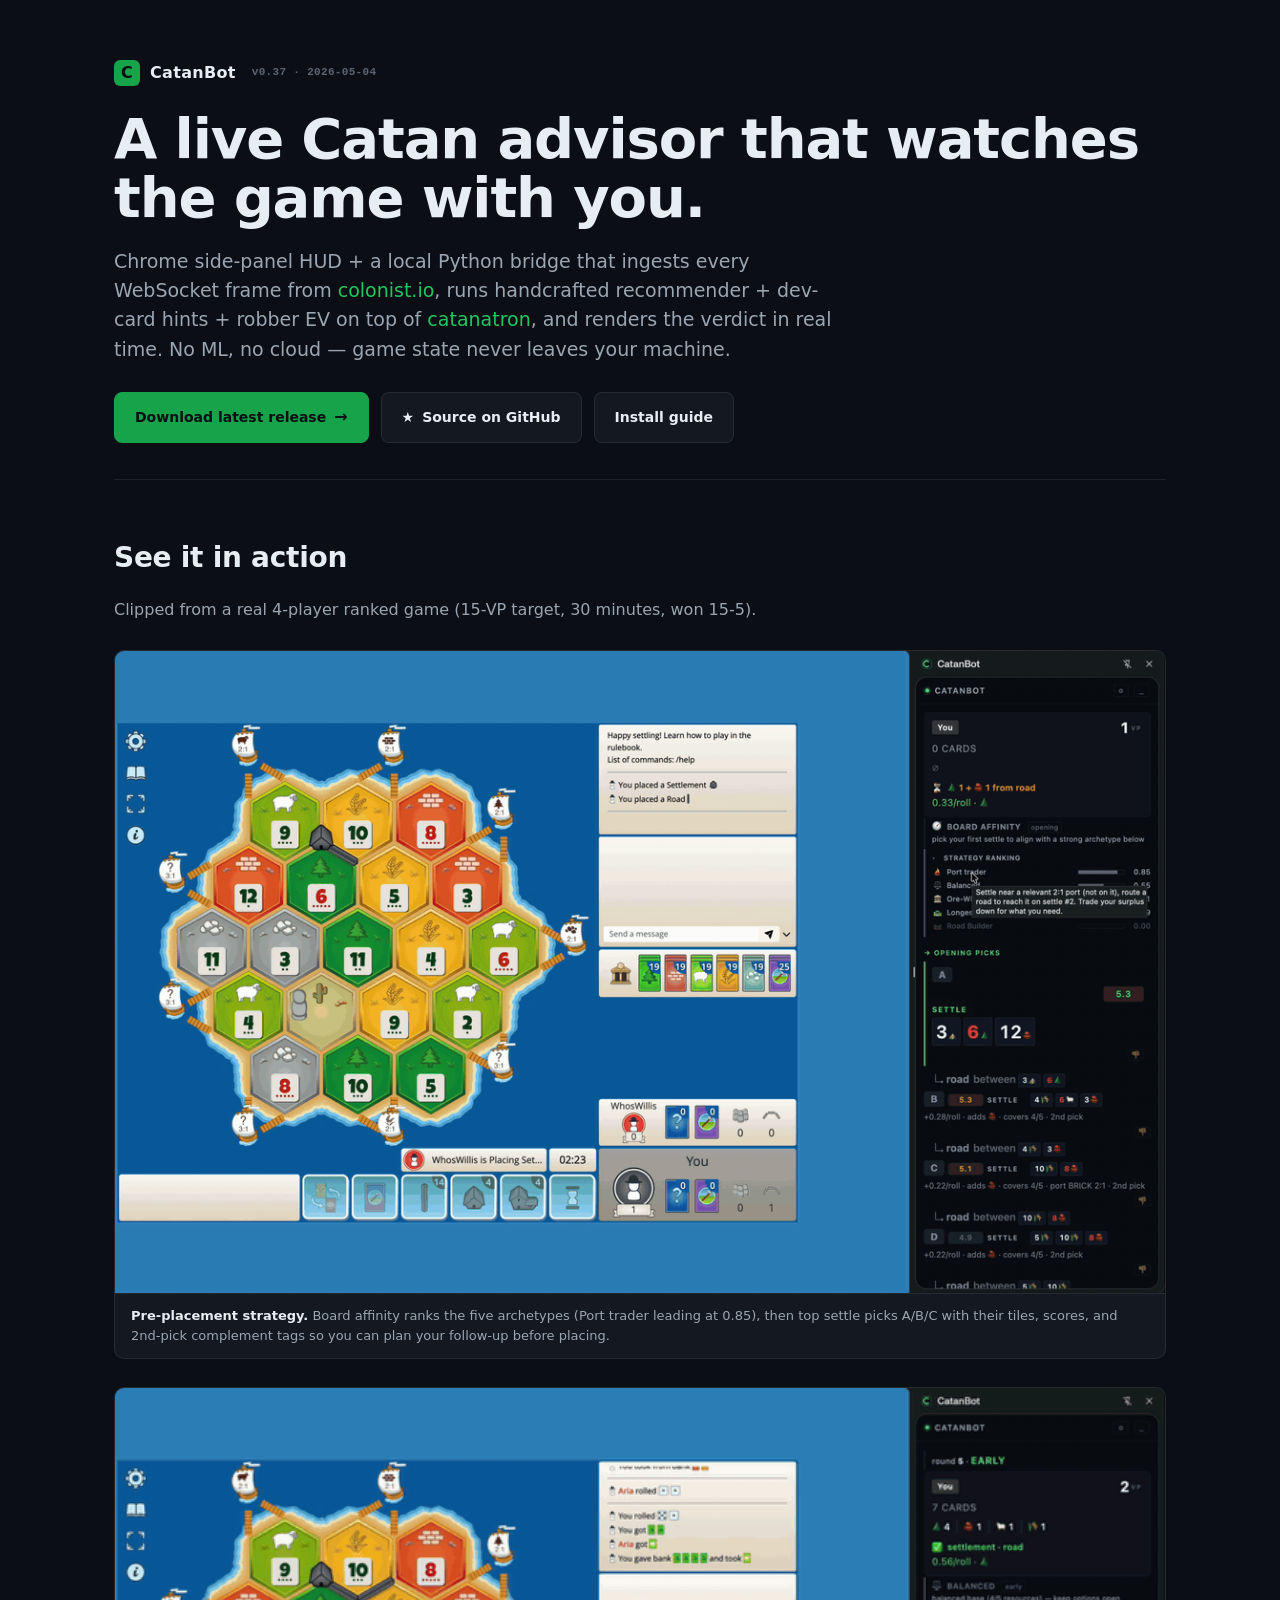
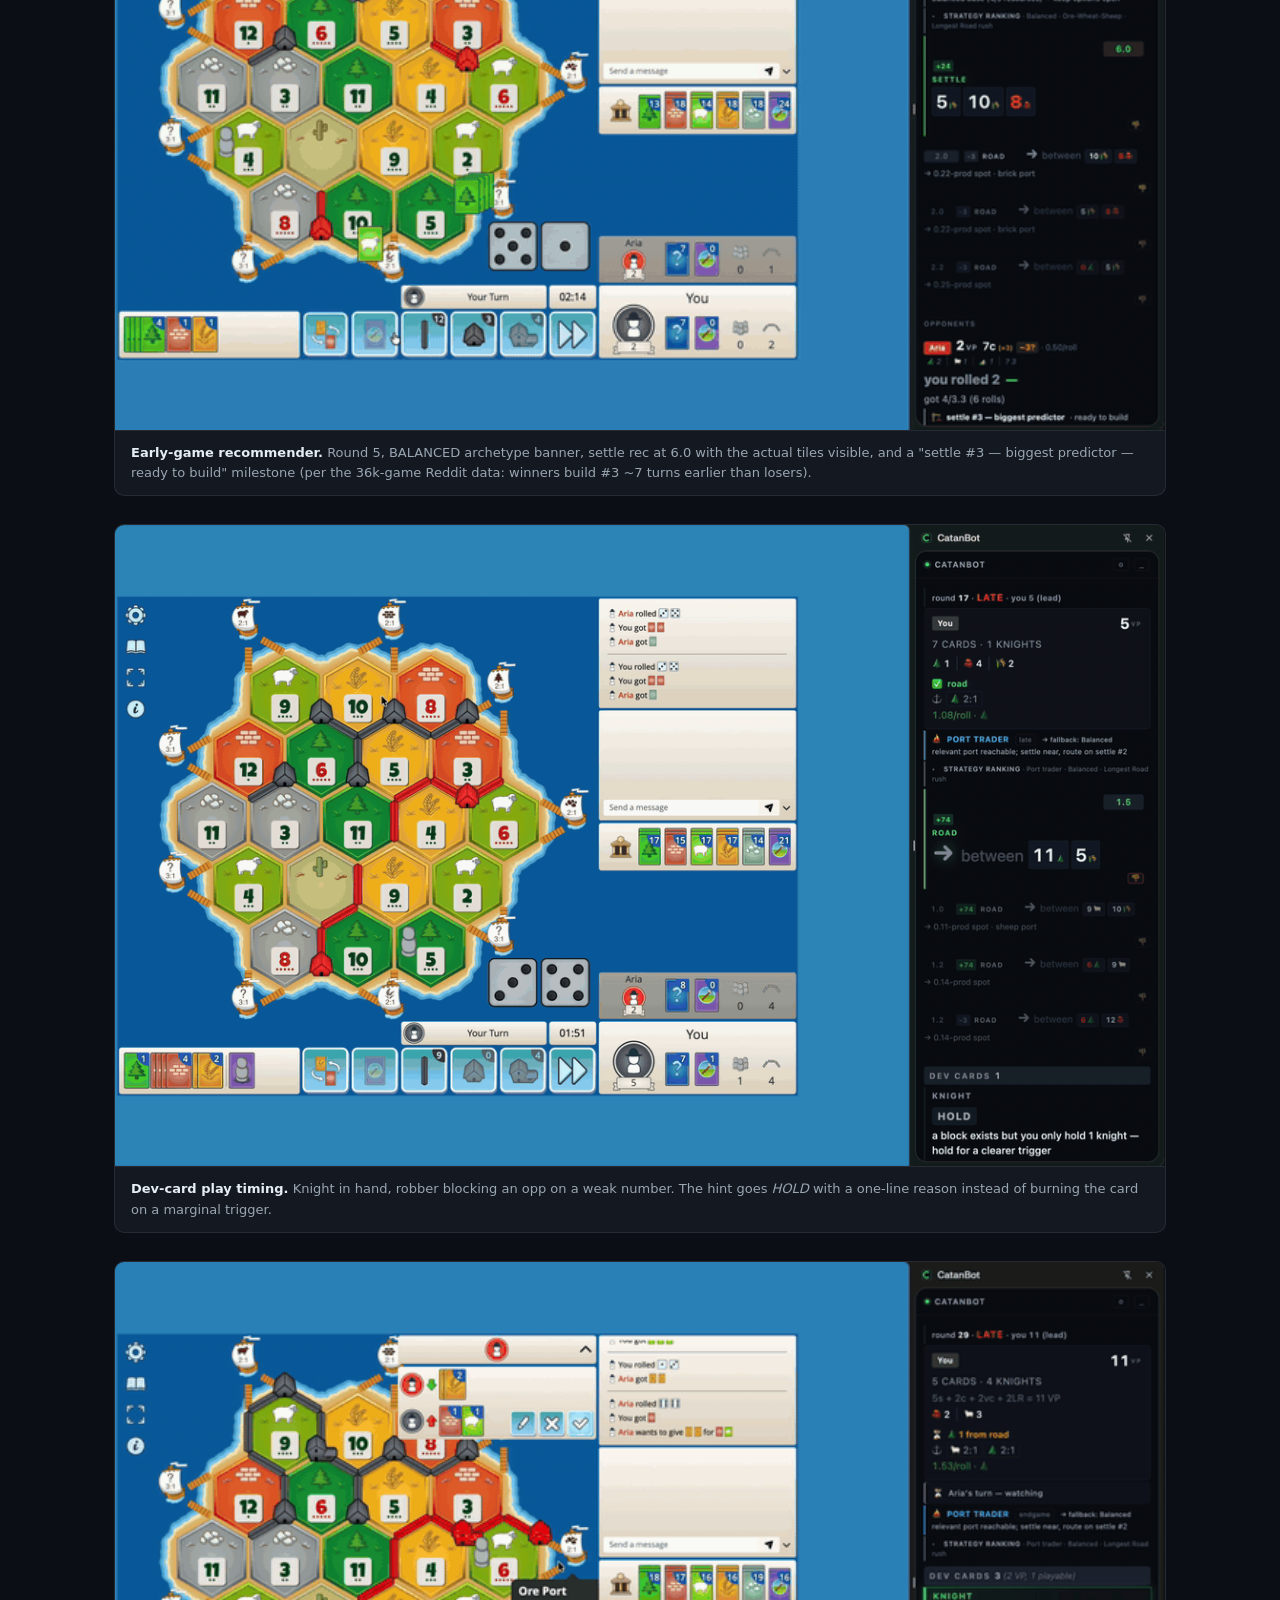
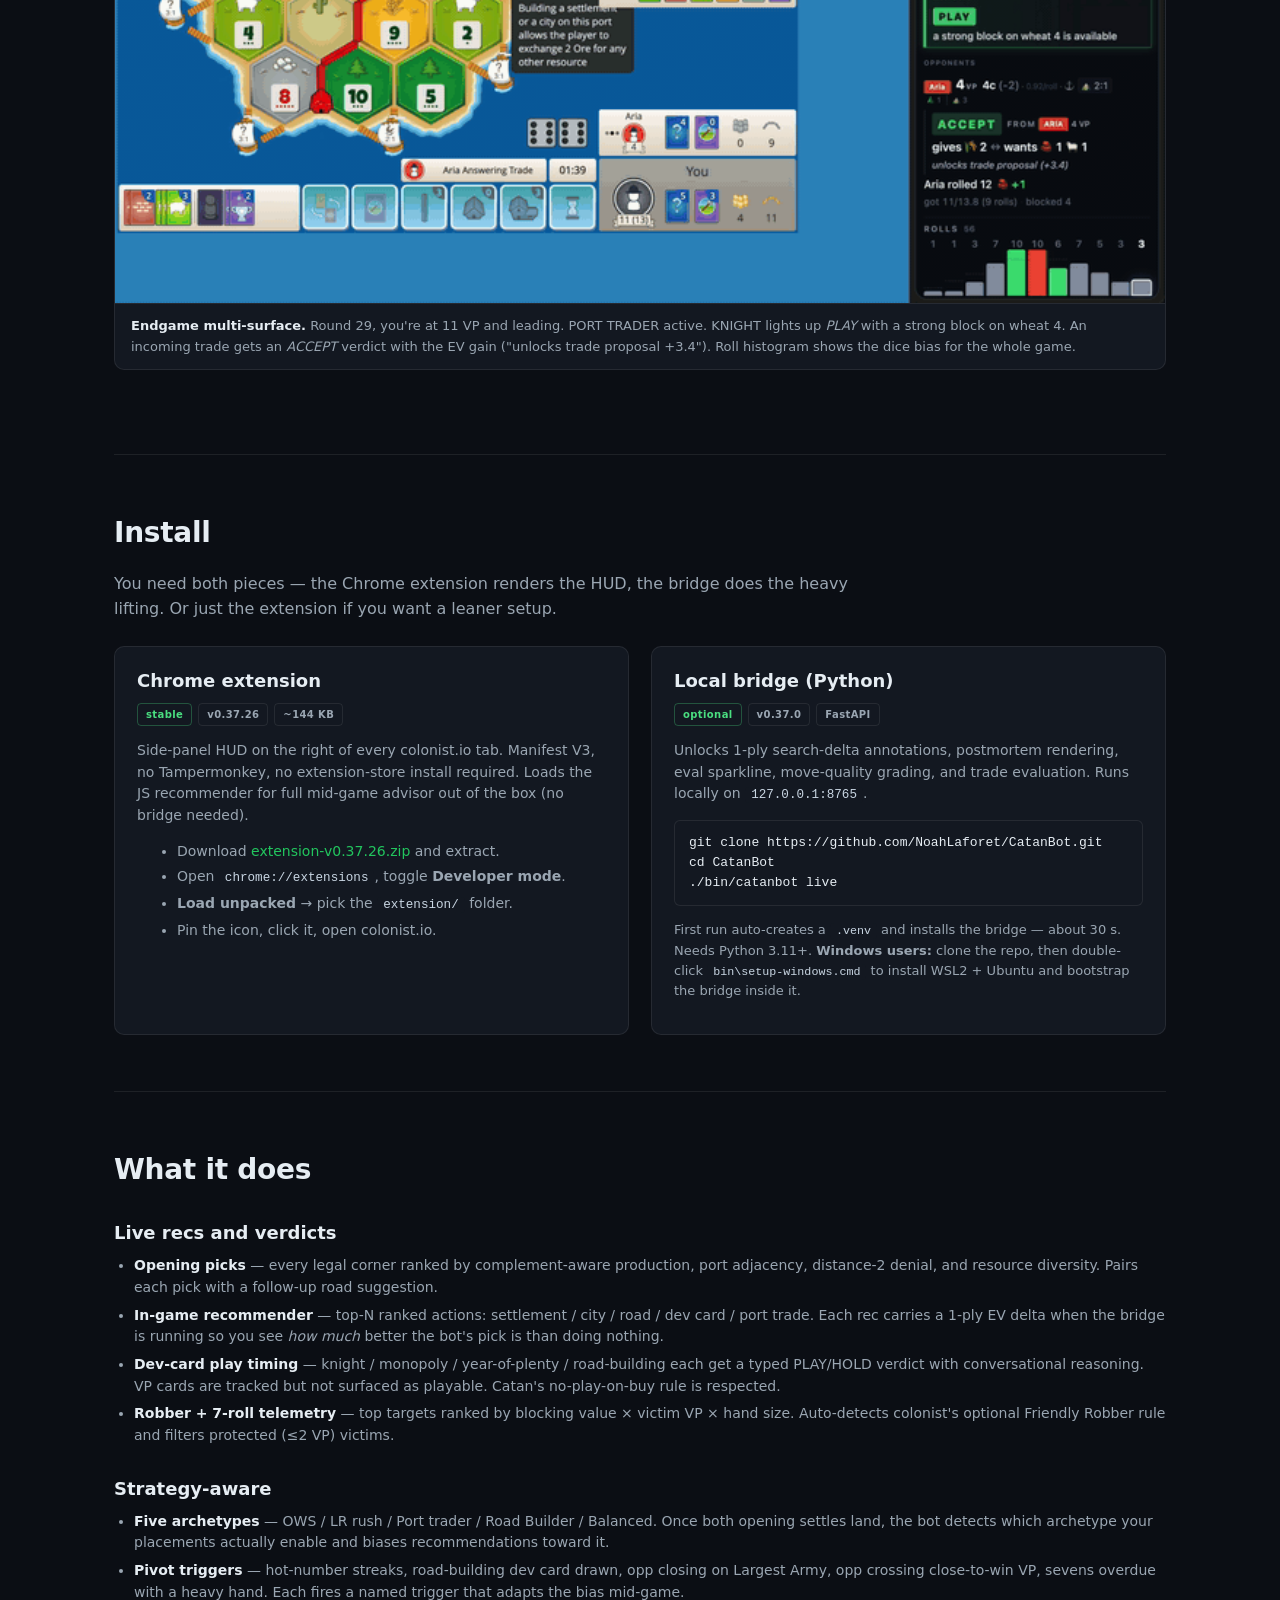
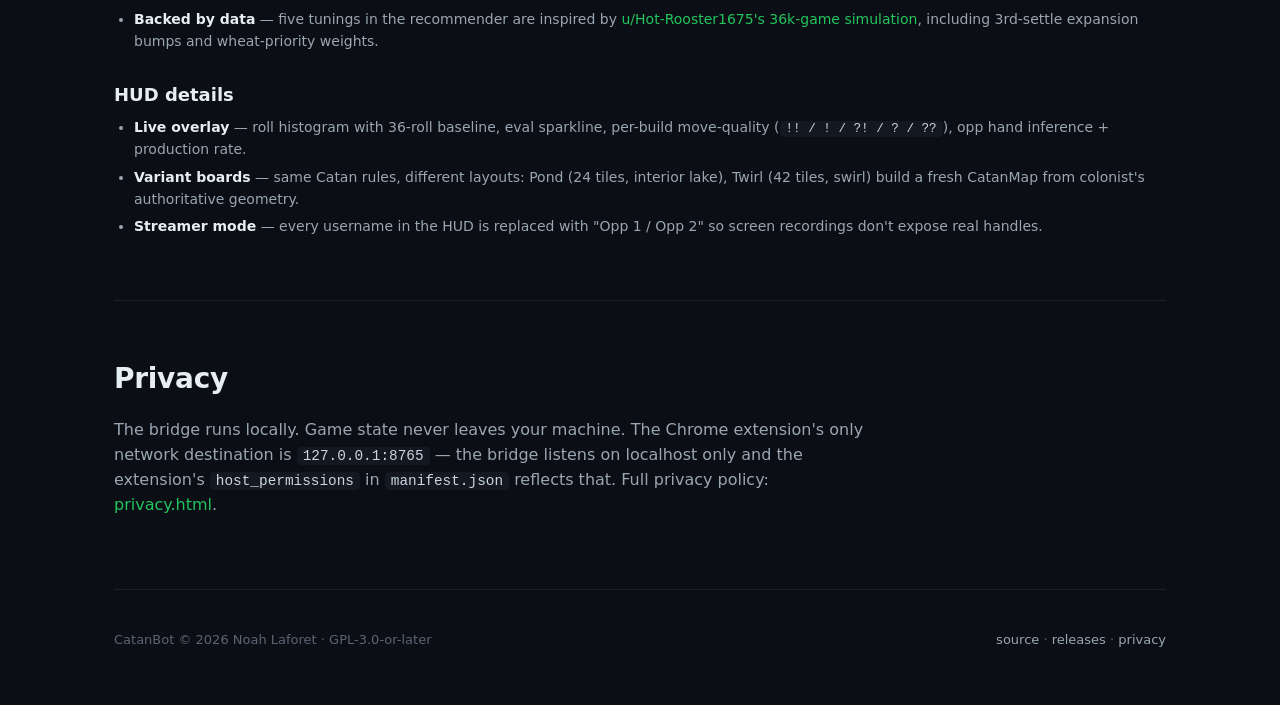
==== docs/index.html @ 48651861 "docs: GitHub Pages landing page Real index.html for noahlaforet.github.io/CatanBot/. Embeds the four" ====
<!doctype html>
<html lang="en">
<head>
<meta charset="utf-8">
<meta name="viewport" content="width=device-width, initial-scale=1">
<title>CatanBot — live Settlers of Catan advisor for colonist.io</title>
<meta name="description" content="Chrome extension + local Python bridge that runs a tournament-grade live advisor on top of colonist.io. Strategy archetypes, dev-card play timing, robber EV, opp inference.">
<meta property="og:title" content="CatanBot — live Catan advisor">
<meta property="og:description" content="Chrome side-panel HUD + local Python bridge. Real-time recs, dev-card hints, robber-target EV, opp inference, postmortem.">
<meta property="og:image" content="https://noahlaforet.github.io/CatanBot/media/04_trade_accept_wide.gif">
<meta property="og:url" content="https://noahlaforet.github.io/CatanBot/">
<meta name="theme-color" content="#0b0e14">
<style>
:root {
  --bg-0: #0b0e14;
  --bg-1: #131821;
  --bg-2: #1c2230;
  --fg: #e6edf3;
  --fg-dim: #9aa6b2;
  --fg-mute: #5b6573;
  --line: rgba(255,255,255,0.08);
  --accent: #16a34a;
  --accent-bright: #22c55e;
  --pos: #4ade80;
  --neg: #f87171;
  --warn: #fbbf24;
  --hex: #4aa7d4;
}
* { box-sizing: border-box; }
html { color-scheme: dark; }
body {
  margin: 0;
  background: var(--bg-0);
  color: var(--fg);
  font-family: -apple-system, BlinkMacSystemFont, "SF Pro Text", "Segoe UI", Roboto, system-ui, sans-serif;
  font-size: 16px;
  line-height: 1.55;
  -webkit-font-smoothing: antialiased;
}
a { color: var(--accent-bright); text-decoration: none; }
a:hover { text-decoration: underline; }
code, pre {
  font-family: ui-monospace, "SF Mono", Menlo, Consolas, monospace;
}
pre {
  background: var(--bg-1);
  border: 1px solid var(--line);
  border-radius: 6px;
  padding: 12px 14px;
  overflow-x: auto;
  font-size: 13px;
  line-height: 1.55;
}
code:not(pre code) {
  background: var(--bg-1);
  padding: 1px 6px;
  border-radius: 4px;
  font-size: 0.9em;
  color: #c9d6e3;
}
.wrap { max-width: 1100px; margin: 0 auto; padding: 0 24px; }
header {
  padding: 60px 0 36px;
  border-bottom: 1px solid var(--line);
}
.brand {
  display: inline-flex; align-items: center; gap: 10px;
  font-weight: 800; font-size: 16px; letter-spacing: 0.02em;
}
.brand .logo {
  width: 26px; height: 26px;
  background: var(--accent);
  color: var(--bg-0);
  border-radius: 6px;
  display: inline-flex; align-items: center; justify-content: center;
  font-weight: 900;
}
h1 {
  font-size: clamp(36px, 5vw, 56px);
  line-height: 1.05;
  margin: 24px 0 16px;
  letter-spacing: -0.02em;
}
.lede {
  font-size: 19px;
  color: var(--fg-dim);
  max-width: 720px;
  margin-bottom: 28px;
}
.cta-row {
  display: flex; gap: 12px; flex-wrap: wrap;
  margin-top: 24px;
}
.btn {
  display: inline-flex; align-items: center; gap: 8px;
  padding: 12px 20px;
  border-radius: 8px;
  font-weight: 700;
  font-size: 14px;
  border: 1px solid var(--line);
  background: var(--bg-1);
  color: var(--fg);
  text-decoration: none;
  transition: filter 80ms ease, transform 80ms ease;
}
.btn:hover { text-decoration: none; filter: brightness(1.18); }
.btn:active { transform: translateY(1px); }
.btn.primary {
  background: var(--accent);
  border-color: var(--accent);
  color: var(--bg-0);
}
.btn .arrow { font-size: 16px; }
.tag {
  font-family: ui-monospace, "SF Mono", Menlo, monospace;
  font-size: 11px;
  color: var(--fg-mute);
  margin-left: 6px;
}
section { padding: 56px 0; border-bottom: 1px solid var(--line); }
section h2 {
  font-size: 28px;
  margin: 0 0 18px;
  letter-spacing: -0.01em;
}
section h3 {
  font-size: 18px;
  margin: 28px 0 8px;
  color: var(--fg);
}
section p { color: var(--fg-dim); max-width: 760px; }
.clip {
  margin: 28px 0;
  border: 1px solid var(--line);
  border-radius: 10px;
  overflow: hidden;
  background: var(--bg-1);
}
.clip img { display: block; width: 100%; }
.clip-caption {
  padding: 12px 16px;
  font-size: 13px;
  color: var(--fg-dim);
  border-top: 1px solid var(--line);
}
.clip-caption strong { color: var(--fg); font-weight: 700; }

.grid-2 {
  display: grid;
  grid-template-columns: 1fr 1fr;
  gap: 22px;
  margin-top: 24px;
}
@media (max-width: 720px) {
  .grid-2 { grid-template-columns: 1fr; }
}
.card {
  background: var(--bg-1);
  border: 1px solid var(--line);
  border-radius: 10px;
  padding: 20px 22px;
}
.card h3 { margin-top: 0; font-size: 18px; }
.card p { color: var(--fg-dim); font-size: 14px; }
.card .meta {
  display: flex; gap: 6px; flex-wrap: wrap;
  margin: 8px 0 12px;
}
.pill {
  display: inline-block;
  font-size: 10px;
  font-weight: 800;
  letter-spacing: 0.04em;
  padding: 3px 8px;
  border-radius: 4px;
  border: 1px solid var(--line);
  color: var(--fg-dim);
}
.pill.green { color: var(--pos); border-color: rgba(74, 222, 128, 0.3); }
.pill.warn { color: var(--warn); border-color: rgba(251, 191, 36, 0.3); }

ul.feature-list {
  margin: 0;
  padding-left: 20px;
  color: var(--fg-dim);
  font-size: 14px;
}
ul.feature-list li { margin-bottom: 6px; }
ul.feature-list strong { color: var(--fg); font-weight: 700; }

.compact-list { font-size: 14px; color: var(--fg-dim); }
.compact-list li { margin-bottom: 4px; }

footer {
  padding: 40px 0 56px;
  font-size: 13px;
  color: var(--fg-mute);
}
footer a { color: var(--fg-dim); }
.footer-row { display: flex; justify-content: space-between; flex-wrap: wrap; gap: 12px; }

.center { text-align: center; }
.diag-strip {
  font-family: ui-monospace, "SF Mono", Menlo, monospace;
  font-size: 12px;
  color: var(--fg-mute);
  background: var(--bg-1);
  padding: 8px 12px;
  border-radius: 5px;
  border: 1px solid var(--line);
  display: inline-block;
}
</style>
</head>
<body>
<div class="wrap">
<header>
  <div class="brand">
    <span class="logo">C</span>
    <span>CatanBot</span>
    <span class="tag">v0.37 · 2026-05-04</span>
  </div>
  <h1>A live Catan advisor that watches the game with you.</h1>
  <p class="lede">
    Chrome side-panel HUD + a local Python bridge that ingests
    every WebSocket frame from <a href="https://colonist.io">colonist.io</a>,
    runs handcrafted recommender + dev-card hints + robber EV on
    top of <a href="https://github.com/bcollazo/catanatron">catanatron</a>,
    and renders the verdict in real time. No ML, no cloud — game
    state never leaves your machine.
  </p>
  <div class="cta-row">
    <a class="btn primary" href="https://github.com/NoahLaforet/CatanBot/releases/latest">
      <span>Download latest release</span> <span class="arrow">→</span>
    </a>
    <a class="btn" href="https://github.com/NoahLaforet/CatanBot">
      <span>★</span> <span>Source on GitHub</span>
    </a>
    <a class="btn" href="#install">Install guide</a>
  </div>
</header>

<section>
  <h2>See it in action</h2>
  <p>Clipped from a real 4-player ranked game (15-VP target, 30 minutes, won 15-5).</p>

  <div class="clip">
    <img src="media/01_opening_picks_wide.gif" alt="Pre-placement strategy ranking + top opening picks ranked A B C D">
    <div class="clip-caption">
      <strong>Pre-placement strategy.</strong> Board affinity ranks
      the five archetypes (Port trader leading at 0.85), then top
      settle picks A/B/C with their tiles, scores, and 2nd-pick
      complement tags so you can plan your follow-up before placing.
    </div>
  </div>

  <div class="clip">
    <img src="media/02_early_recs_wide.gif" alt="Round-5 recommender — settle hero score 6.0 with milestone banner">
    <div class="clip-caption">
      <strong>Early-game recommender.</strong> Round 5, BALANCED
      archetype banner, settle rec at 6.0 with the actual tiles
      visible, and a "settle #3 — biggest predictor — ready to
      build" milestone (per the 36k-game Reddit data: winners
      build #3 ~7 turns earlier than losers).
    </div>
  </div>

  <div class="clip">
    <img src="media/03_knight_hold_wide.gif" alt="Dev-card knight HOLD verdict with rationale">
    <div class="clip-caption">
      <strong>Dev-card play timing.</strong> Knight in hand,
      robber blocking an opp on a weak number. The hint goes
      <em>HOLD</em> with a one-line reason instead of burning the
      card on a marginal trigger.
    </div>
  </div>

  <div class="clip">
    <img src="media/04_trade_accept_wide.gif" alt="Endgame: PORT TRADER, KNIGHT PLAY, trade ACCEPT, roll histogram">
    <div class="clip-caption">
      <strong>Endgame multi-surface.</strong> Round 29, you're at
      11 VP and leading. PORT TRADER active. KNIGHT lights up
      <em>PLAY</em> with a strong block on wheat 4. An incoming
      trade gets an <em>ACCEPT</em> verdict with the EV gain
      ("unlocks trade proposal +3.4"). Roll histogram shows the
      dice bias for the whole game.
    </div>
  </div>
</section>

<section id="install">
  <h2>Install</h2>
  <p>You need both pieces — the Chrome extension renders the HUD,
  the bridge does the heavy lifting. Or just the extension if you
  want a leaner setup.</p>

  <div class="grid-2">

    <div class="card">
      <h3>Chrome extension</h3>
      <div class="meta">
        <span class="pill green">stable</span>
        <span class="pill">v0.37.26</span>
        <span class="pill">~144 KB</span>
      </div>
      <p>Side-panel HUD on the right of every colonist.io tab.
      Manifest V3, no Tampermonkey, no extension-store install
      required. Loads the JS recommender for full mid-game advisor
      out of the box (no bridge needed).</p>
      <ul class="compact-list">
        <li>Download <a href="https://github.com/NoahLaforet/CatanBot/releases/tag/extension-v0.37.26">extension-v0.37.26.zip</a> and extract.</li>
        <li>Open <code>chrome://extensions</code>, toggle <b>Developer mode</b>.</li>
        <li><b>Load unpacked</b> → pick the <code>extension/</code> folder.</li>
        <li>Pin the icon, click it, open colonist.io.</li>
      </ul>
    </div>

    <div class="card">
      <h3>Local bridge (Python)</h3>
      <div class="meta">
        <span class="pill green">optional</span>
        <span class="pill">v0.37.0</span>
        <span class="pill">FastAPI</span>
      </div>
      <p>Unlocks 1-ply search-delta annotations, postmortem
      rendering, eval sparkline, move-quality grading, and trade
      evaluation. Runs locally on <code>127.0.0.1:8765</code>.</p>
      <pre>git clone https://github.com/NoahLaforet/CatanBot.git
cd CatanBot
./bin/catanbot live</pre>
      <p style="font-size:13px; margin-top:14px;">
        First run auto-creates a <code>.venv</code> and installs the
        bridge — about 30 s. Needs Python 3.11+. <b>Windows users:</b>
        clone the repo, then double-click <code>bin\setup-windows.cmd</code>
        to install WSL2 + Ubuntu and bootstrap the bridge inside it.
      </p>
    </div>

  </div>
</section>

<section>
  <h2>What it does</h2>

  <h3>Live recs and verdicts</h3>
  <ul class="feature-list">
    <li><strong>Opening picks</strong> — every legal corner ranked by complement-aware production, port adjacency, distance-2 denial, and resource diversity. Pairs each pick with a follow-up road suggestion.</li>
    <li><strong>In-game recommender</strong> — top-N ranked actions: settlement / city / road / dev card / port trade. Each rec carries a 1-ply EV delta when the bridge is running so you see <em>how much</em> better the bot's pick is than doing nothing.</li>
    <li><strong>Dev-card play timing</strong> — knight / monopoly / year-of-plenty / road-building each get a typed PLAY/HOLD verdict with conversational reasoning. VP cards are tracked but not surfaced as playable. Catan's no-play-on-buy rule is respected.</li>
    <li><strong>Robber + 7-roll telemetry</strong> — top targets ranked by blocking value × victim VP × hand size. Auto-detects colonist's optional Friendly Robber rule and filters protected (≤2 VP) victims.</li>
  </ul>

  <h3>Strategy-aware</h3>
  <ul class="feature-list">
    <li><strong>Five archetypes</strong> — OWS / LR rush / Port trader / Road Builder / Balanced. Once both opening settles land, the bot detects which archetype your placements actually enable and biases recommendations toward it.</li>
    <li><strong>Pivot triggers</strong> — hot-number streaks, road-building dev card drawn, opp closing on Largest Army, opp crossing close-to-win VP, sevens overdue with a heavy hand. Each fires a named trigger that adapts the bias mid-game.</li>
    <li><strong>Backed by data</strong> — five tunings in the recommender are inspired by <a href="https://www.reddit.com/r/boardgames/comments/1ssk2y0/i_simulated_36000_games_of_catan_some/">u/Hot-Rooster1675's 36k-game simulation</a>, including 3rd-settle expansion bumps and wheat-priority weights.</li>
  </ul>

  <h3>HUD details</h3>
  <ul class="feature-list">
    <li><strong>Live overlay</strong> — roll histogram with 36-roll baseline, eval sparkline, per-build move-quality (<code>!! / ! / ?! / ? / ??</code>), opp hand inference + production rate.</li>
    <li><strong>Variant boards</strong> — same Catan rules, different layouts: Pond (24 tiles, interior lake), Twirl (42 tiles, swirl) build a fresh CatanMap from colonist's authoritative geometry.</li>
    <li><strong>Streamer mode</strong> — every username in the HUD is replaced with "Opp 1 / Opp 2" so screen recordings don't expose real handles.</li>
  </ul>
</section>

<section>
  <h2>Privacy</h2>
  <p>The bridge runs locally. Game state never leaves your
  machine. The Chrome extension's only network destination is
  <code>127.0.0.1:8765</code> — the bridge listens on localhost
  only and the extension's <code>host_permissions</code> in
  <code>manifest.json</code> reflects that. Full privacy
  policy: <a href="privacy.html">privacy.html</a>.</p>
</section>

<footer>
  <div class="footer-row">
    <span>CatanBot © 2026 Noah Laforet · GPL-3.0-or-later</span>
    <span>
      <a href="https://github.com/NoahLaforet/CatanBot">source</a> ·
      <a href="https://github.com/NoahLaforet/CatanBot/releases">releases</a> ·
      <a href="privacy.html">privacy</a>
    </span>
  </div>
</footer>
</div>
</body>
</html>
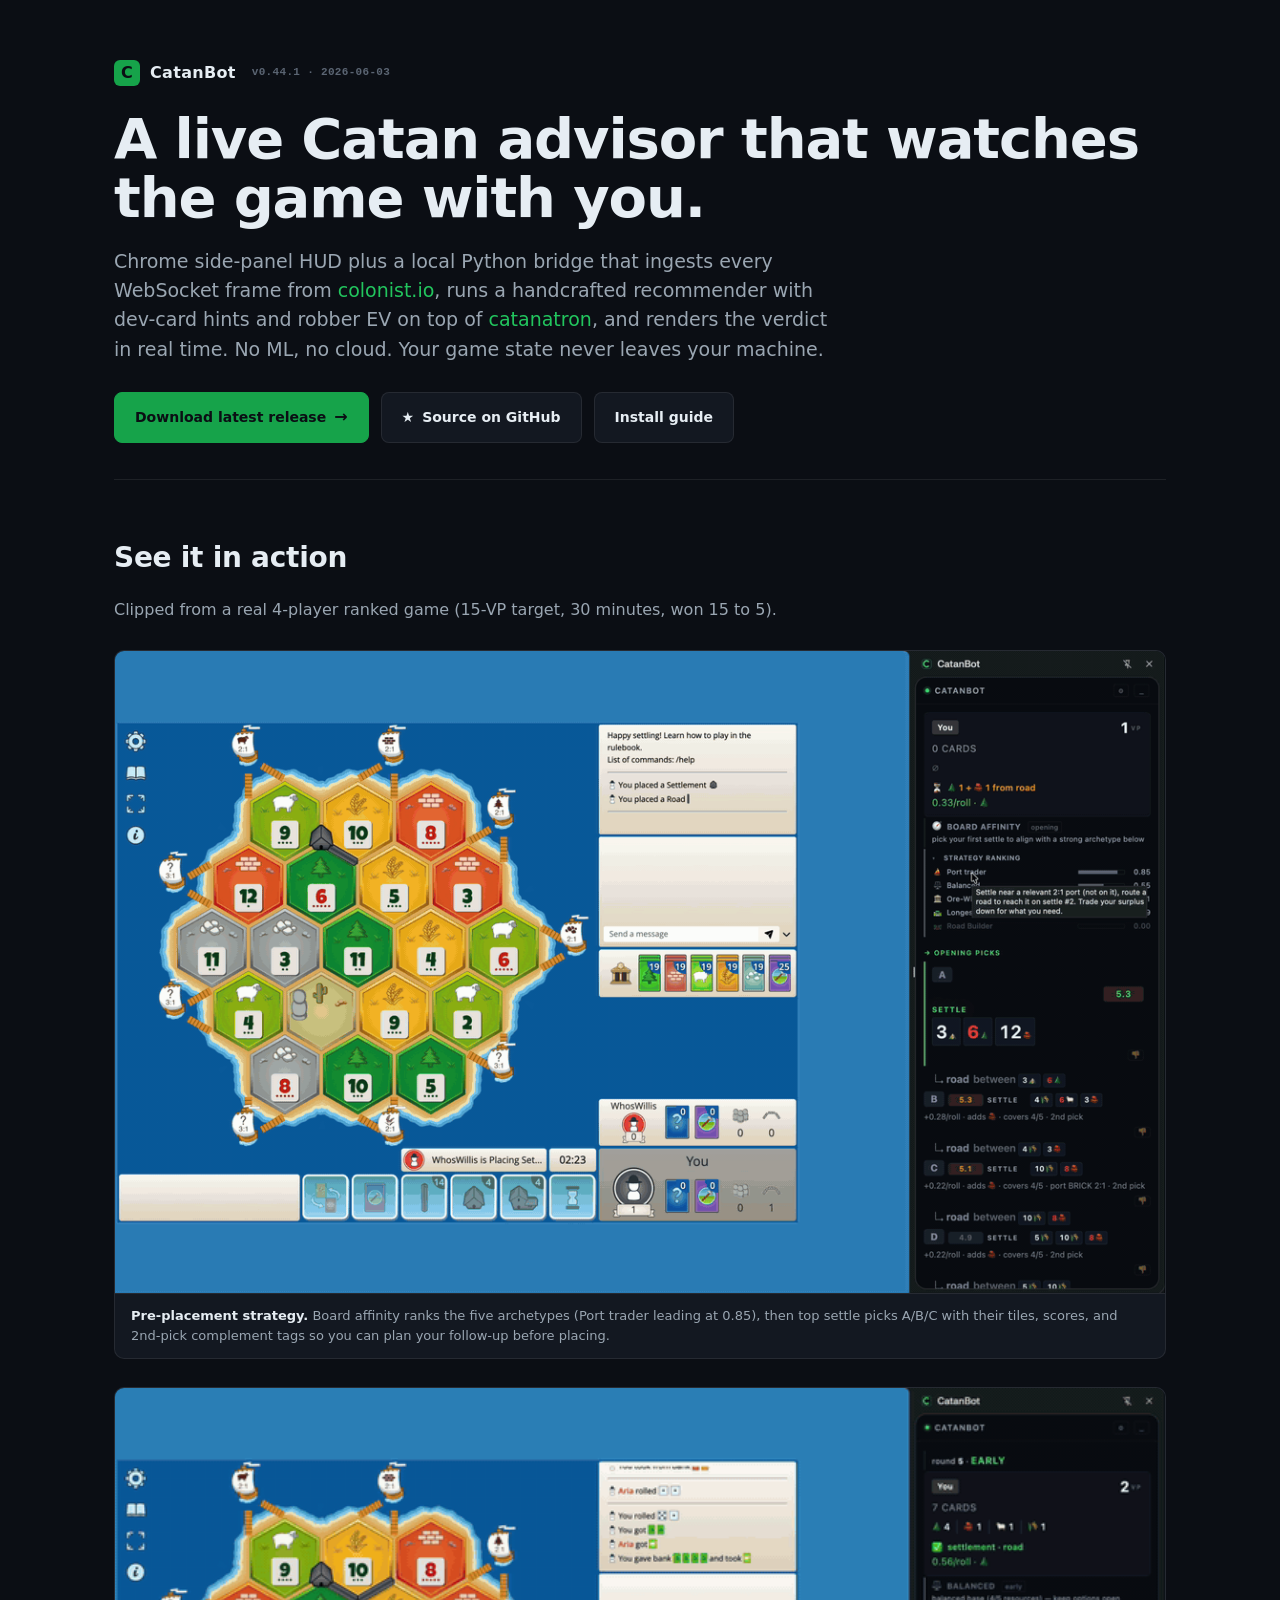
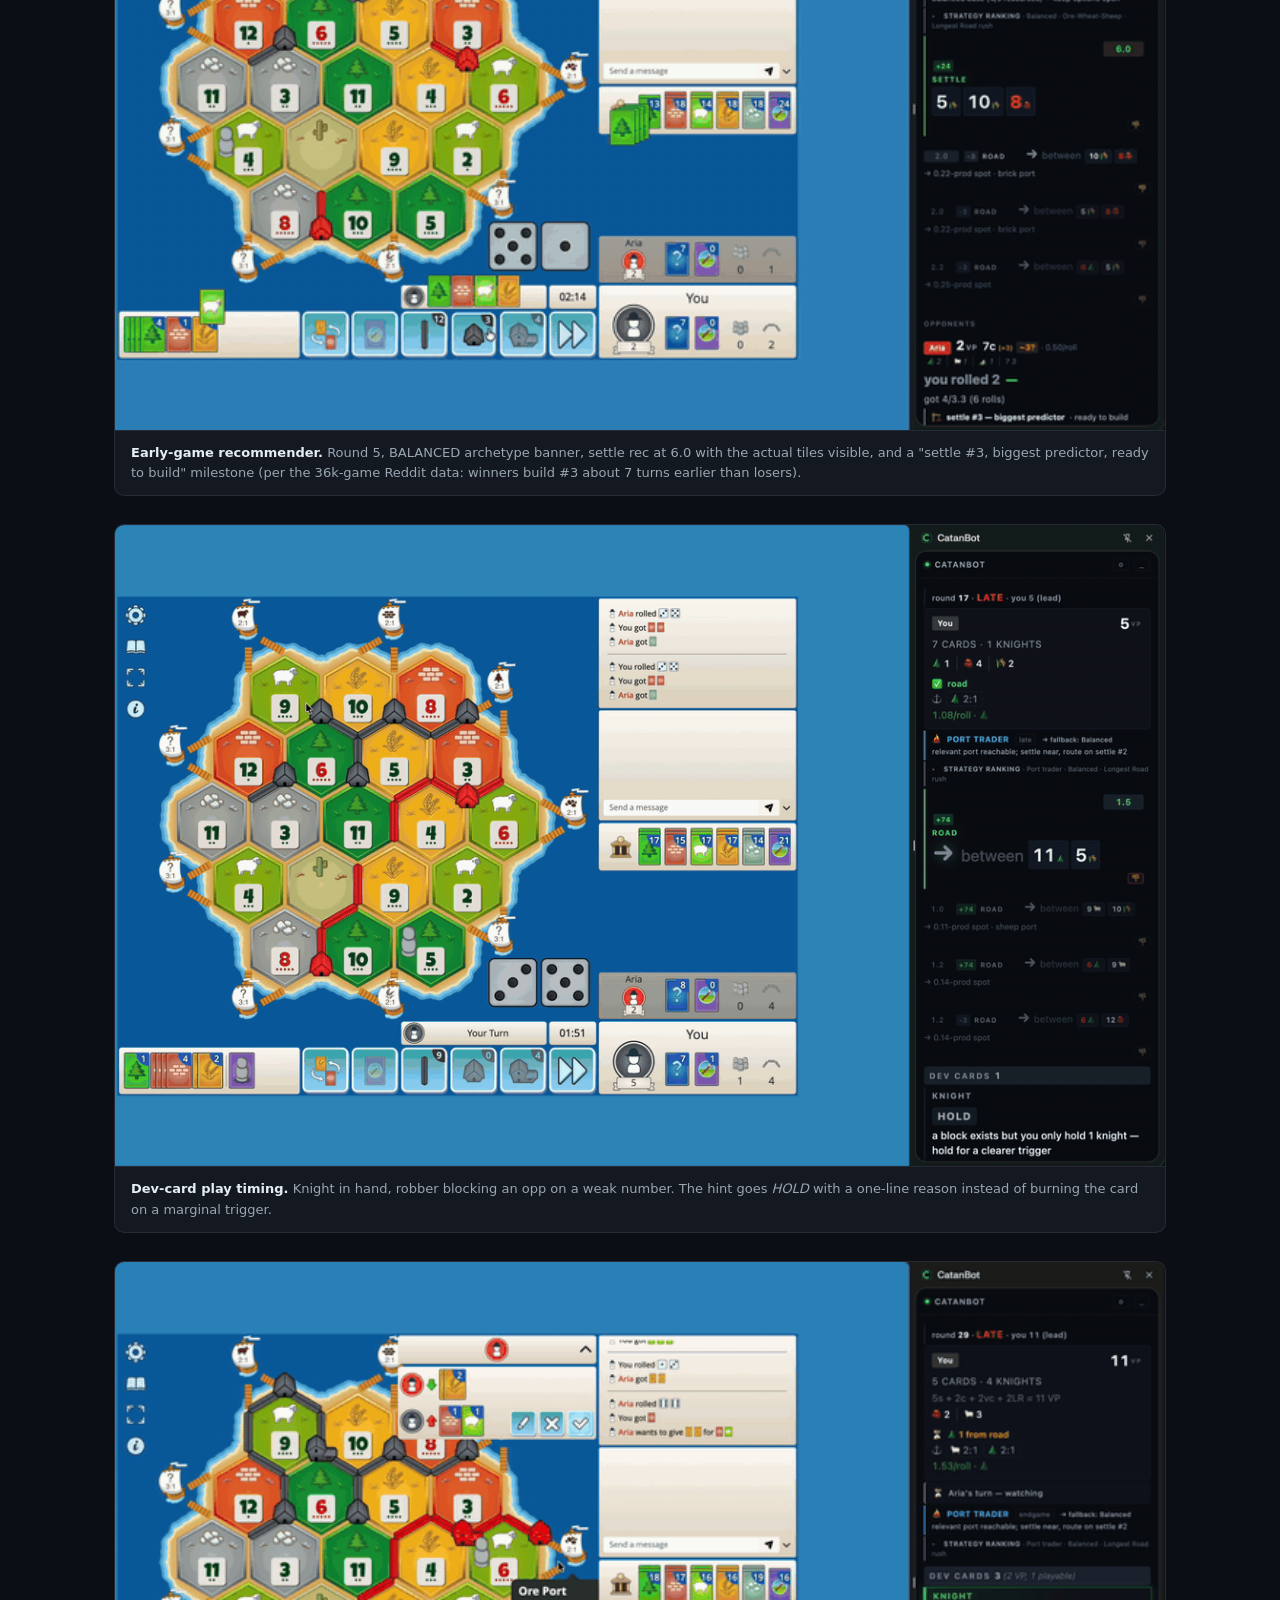
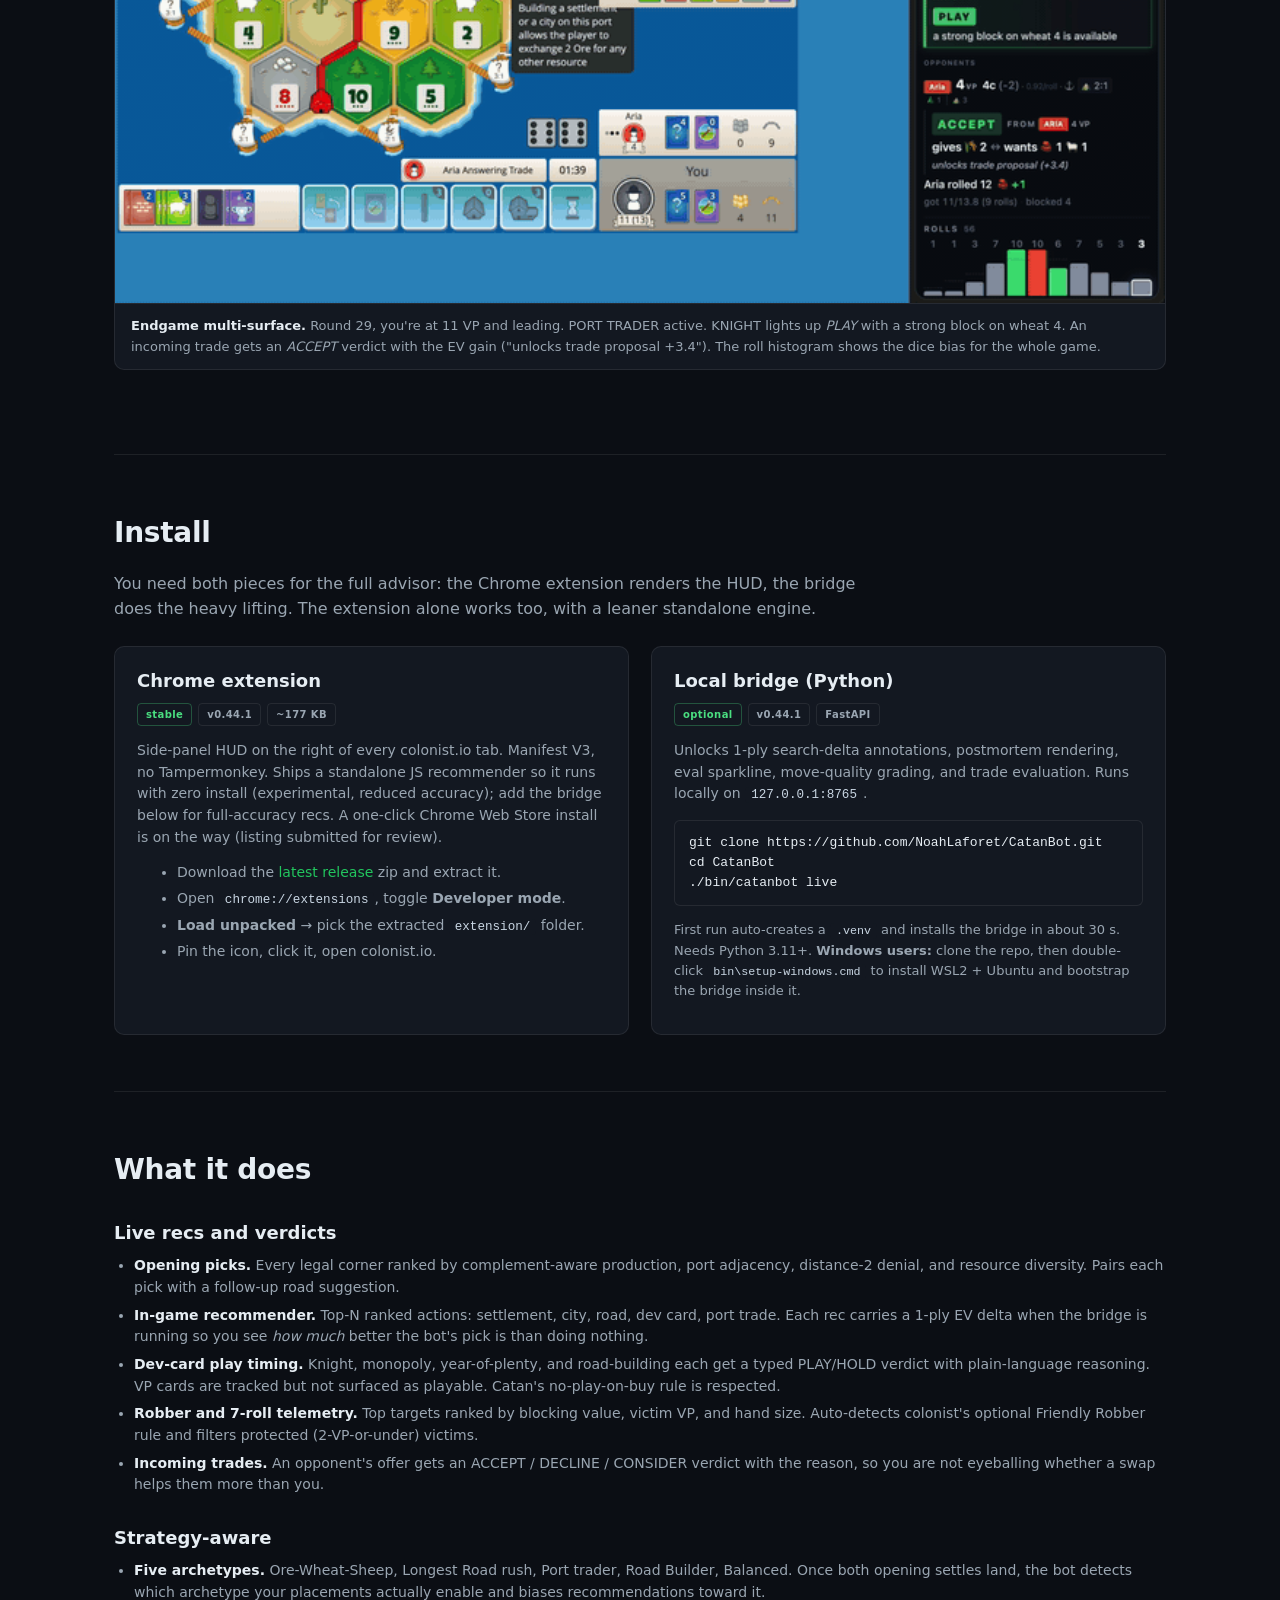
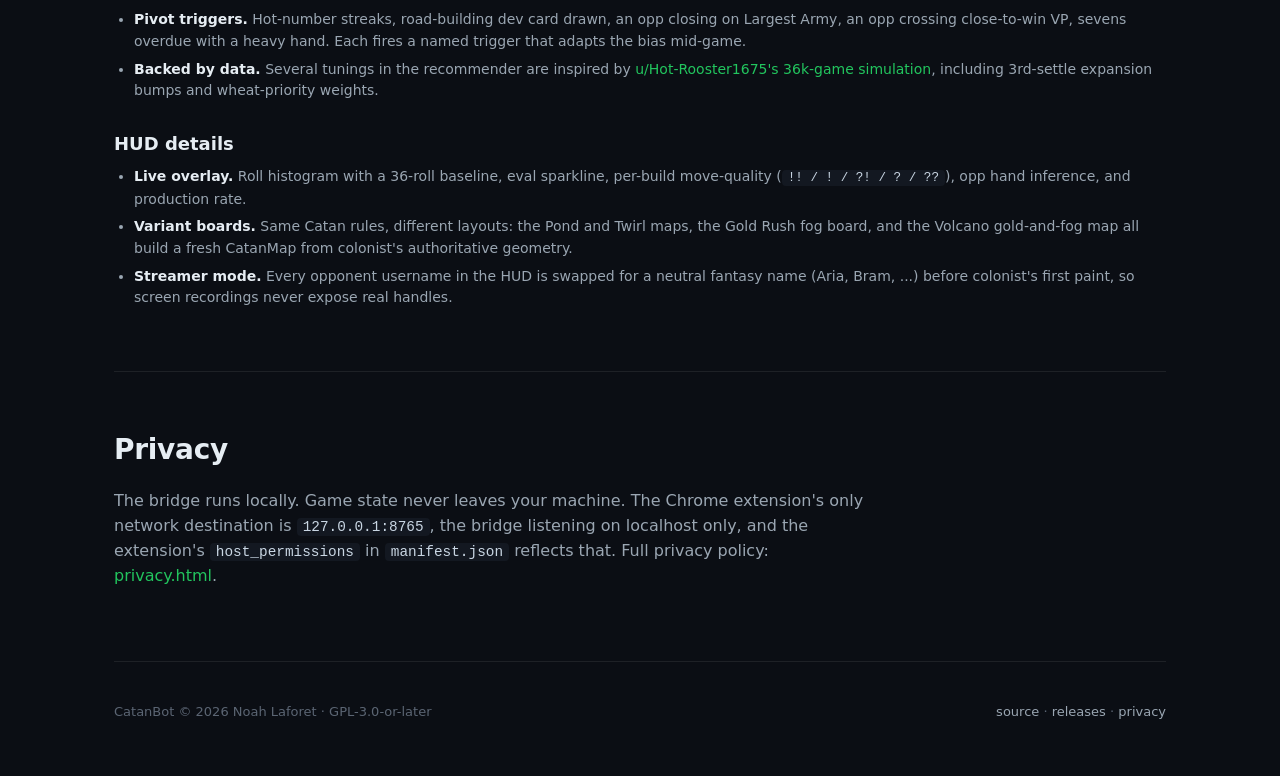
==== commit 03bc16f1: "docs: bring the GitHub Pages landing page up to date (v0.44.1) The landing page still advertised v0." ====
--- a/docs/index.html
+++ b/docs/index.html
@@ -3,9 +3,9 @@
 <head>
 <meta charset="utf-8">
 <meta name="viewport" content="width=device-width, initial-scale=1">
-<title>CatanBot — live Settlers of Catan advisor for colonist.io</title>
+<title>CatanBot · live Settlers of Catan advisor for colonist.io</title>
 <meta name="description" content="Chrome extension + local Python bridge that runs a tournament-grade live advisor on top of colonist.io. Strategy archetypes, dev-card play timing, robber EV, opp inference.">
-<meta property="og:title" content="CatanBot — live Catan advisor">
+<meta property="og:title" content="CatanBot · live Catan advisor">
 <meta property="og:description" content="Chrome side-panel HUD + local Python bridge. Real-time recs, dev-card hints, robber-target EV, opp inference, postmortem.">
 <meta property="og:image" content="https://noahlaforet.github.io/CatanBot/media/04_trade_accept_wide.gif">
 <meta property="og:url" content="https://noahlaforet.github.io/CatanBot/">
@@ -218,15 +218,15 @@
   <div class="brand">
     <span class="logo">C</span>
     <span>CatanBot</span>
-    <span class="tag">v0.37 · 2026-05-04</span>
+    <span class="tag">v0.44.1 · 2026-06-03</span>
   </div>
   <h1>A live Catan advisor that watches the game with you.</h1>
   <p class="lede">
-    Chrome side-panel HUD + a local Python bridge that ingests
+    Chrome side-panel HUD plus a local Python bridge that ingests
     every WebSocket frame from <a href="https://colonist.io">colonist.io</a>,
-    runs handcrafted recommender + dev-card hints + robber EV on
+    runs a handcrafted recommender with dev-card hints and robber EV on
     top of <a href="https://github.com/bcollazo/catanatron">catanatron</a>,
-    and renders the verdict in real time. No ML, no cloud — game
+    and renders the verdict in real time. No ML, no cloud. Your game
     state never leaves your machine.
   </p>
   <div class="cta-row">
@@ -242,10 +242,10 @@
 
 <section>
   <h2>See it in action</h2>
-  <p>Clipped from a real 4-player ranked game (15-VP target, 30 minutes, won 15-5).</p>
+  <p>Clipped from a real 4-player ranked game (15-VP target, 30 minutes, won 15 to 5).</p>
 
   <div class="clip">
-    <img src="media/01_opening_picks_wide.gif" alt="Pre-placement strategy ranking + top opening picks ranked A B C D">
+    <img src="media/01_opening_picks_wide.gif" alt="Pre-placement strategy ranking and top opening picks ranked A B C D">
     <div class="clip-caption">
       <strong>Pre-placement strategy.</strong> Board affinity ranks
       the five archetypes (Port trader leading at 0.85), then top
@@ -255,13 +255,13 @@
   </div>
 
   <div class="clip">
-    <img src="media/02_early_recs_wide.gif" alt="Round-5 recommender — settle hero score 6.0 with milestone banner">
+    <img src="media/02_early_recs_wide.gif" alt="Round-5 recommender, settle hero score 6.0 with milestone banner">
     <div class="clip-caption">
       <strong>Early-game recommender.</strong> Round 5, BALANCED
       archetype banner, settle rec at 6.0 with the actual tiles
-      visible, and a "settle #3 — biggest predictor — ready to
+      visible, and a "settle #3, biggest predictor, ready to
       build" milestone (per the 36k-game Reddit data: winners
-      build #3 ~7 turns earlier than losers).
+      build #3 about 7 turns earlier than losers).
     </div>
   </div>
 
@@ -282,7 +282,7 @@
       11 VP and leading. PORT TRADER active. KNIGHT lights up
       <em>PLAY</em> with a strong block on wheat 4. An incoming
       trade gets an <em>ACCEPT</em> verdict with the EV gain
-      ("unlocks trade proposal +3.4"). Roll histogram shows the
+      ("unlocks trade proposal +3.4"). The roll histogram shows the
       dice bias for the whole game.
     </div>
   </div>
@@ -290,9 +290,9 @@
 
 <section id="install">
   <h2>Install</h2>
-  <p>You need both pieces — the Chrome extension renders the HUD,
-  the bridge does the heavy lifting. Or just the extension if you
-  want a leaner setup.</p>
+  <p>You need both pieces for the full advisor: the Chrome extension
+  renders the HUD, the bridge does the heavy lifting. The extension
+  alone works too, with a leaner standalone engine.</p>
 
   <div class="grid-2">
 
@@ -300,17 +300,18 @@
       <h3>Chrome extension</h3>
       <div class="meta">
         <span class="pill green">stable</span>
-        <span class="pill">v0.37.26</span>
-        <span class="pill">~144 KB</span>
+        <span class="pill">v0.44.1</span>
+        <span class="pill">~177 KB</span>
       </div>
       <p>Side-panel HUD on the right of every colonist.io tab.
-      Manifest V3, no Tampermonkey, no extension-store install
-      required. Loads the JS recommender for full mid-game advisor
-      out of the box (no bridge needed).</p>
+      Manifest V3, no Tampermonkey. Ships a standalone JS recommender
+      so it runs with zero install (experimental, reduced accuracy);
+      add the bridge below for full-accuracy recs. A one-click Chrome
+      Web Store install is on the way (listing submitted for review).</p>
       <ul class="compact-list">
-        <li>Download <a href="https://github.com/NoahLaforet/CatanBot/releases/tag/extension-v0.37.26">extension-v0.37.26.zip</a> and extract.</li>
+        <li>Download the <a href="https://github.com/NoahLaforet/CatanBot/releases/latest">latest release</a> zip and extract it.</li>
         <li>Open <code>chrome://extensions</code>, toggle <b>Developer mode</b>.</li>
-        <li><b>Load unpacked</b> → pick the <code>extension/</code> folder.</li>
+        <li><b>Load unpacked</b> → pick the extracted <code>extension/</code> folder.</li>
         <li>Pin the icon, click it, open colonist.io.</li>
       </ul>
     </div>
@@ -319,7 +320,7 @@
       <h3>Local bridge (Python)</h3>
       <div class="meta">
         <span class="pill green">optional</span>
-        <span class="pill">v0.37.0</span>
+        <span class="pill">v0.44.1</span>
         <span class="pill">FastAPI</span>
       </div>
       <p>Unlocks 1-ply search-delta annotations, postmortem
@@ -330,7 +331,7 @@
 ./bin/catanbot live</pre>
       <p style="font-size:13px; margin-top:14px;">
         First run auto-creates a <code>.venv</code> and installs the
-        bridge — about 30 s. Needs Python 3.11+. <b>Windows users:</b>
+        bridge in about 30 s. Needs Python 3.11+. <b>Windows users:</b>
         clone the repo, then double-click <code>bin\setup-windows.cmd</code>
         to install WSL2 + Ubuntu and bootstrap the bridge inside it.
       </p>
@@ -344,24 +345,25 @@
 
   <h3>Live recs and verdicts</h3>
   <ul class="feature-list">
-    <li><strong>Opening picks</strong> — every legal corner ranked by complement-aware production, port adjacency, distance-2 denial, and resource diversity. Pairs each pick with a follow-up road suggestion.</li>
-    <li><strong>In-game recommender</strong> — top-N ranked actions: settlement / city / road / dev card / port trade. Each rec carries a 1-ply EV delta when the bridge is running so you see <em>how much</em> better the bot's pick is than doing nothing.</li>
-    <li><strong>Dev-card play timing</strong> — knight / monopoly / year-of-plenty / road-building each get a typed PLAY/HOLD verdict with conversational reasoning. VP cards are tracked but not surfaced as playable. Catan's no-play-on-buy rule is respected.</li>
-    <li><strong>Robber + 7-roll telemetry</strong> — top targets ranked by blocking value × victim VP × hand size. Auto-detects colonist's optional Friendly Robber rule and filters protected (≤2 VP) victims.</li>
+    <li><strong>Opening picks.</strong> Every legal corner ranked by complement-aware production, port adjacency, distance-2 denial, and resource diversity. Pairs each pick with a follow-up road suggestion.</li>
+    <li><strong>In-game recommender.</strong> Top-N ranked actions: settlement, city, road, dev card, port trade. Each rec carries a 1-ply EV delta when the bridge is running so you see <em>how much</em> better the bot's pick is than doing nothing.</li>
+    <li><strong>Dev-card play timing.</strong> Knight, monopoly, year-of-plenty, and road-building each get a typed PLAY/HOLD verdict with plain-language reasoning. VP cards are tracked but not surfaced as playable. Catan's no-play-on-buy rule is respected.</li>
+    <li><strong>Robber and 7-roll telemetry.</strong> Top targets ranked by blocking value, victim VP, and hand size. Auto-detects colonist's optional Friendly Robber rule and filters protected (2-VP-or-under) victims.</li>
+    <li><strong>Incoming trades.</strong> An opponent's offer gets an ACCEPT / DECLINE / CONSIDER verdict with the reason, so you are not eyeballing whether a swap helps them more than you.</li>
   </ul>
 
   <h3>Strategy-aware</h3>
   <ul class="feature-list">
-    <li><strong>Five archetypes</strong> — OWS / LR rush / Port trader / Road Builder / Balanced. Once both opening settles land, the bot detects which archetype your placements actually enable and biases recommendations toward it.</li>
-    <li><strong>Pivot triggers</strong> — hot-number streaks, road-building dev card drawn, opp closing on Largest Army, opp crossing close-to-win VP, sevens overdue with a heavy hand. Each fires a named trigger that adapts the bias mid-game.</li>
-    <li><strong>Backed by data</strong> — five tunings in the recommender are inspired by <a href="https://www.reddit.com/r/boardgames/comments/1ssk2y0/i_simulated_36000_games_of_catan_some/">u/Hot-Rooster1675's 36k-game simulation</a>, including 3rd-settle expansion bumps and wheat-priority weights.</li>
+    <li><strong>Five archetypes.</strong> Ore-Wheat-Sheep, Longest Road rush, Port trader, Road Builder, Balanced. Once both opening settles land, the bot detects which archetype your placements actually enable and biases recommendations toward it.</li>
+    <li><strong>Pivot triggers.</strong> Hot-number streaks, road-building dev card drawn, an opp closing on Largest Army, an opp crossing close-to-win VP, sevens overdue with a heavy hand. Each fires a named trigger that adapts the bias mid-game.</li>
+    <li><strong>Backed by data.</strong> Several tunings in the recommender are inspired by <a href="https://www.reddit.com/r/boardgames/comments/1ssk2y0/i_simulated_36000_games_of_catan_some/">u/Hot-Rooster1675's 36k-game simulation</a>, including 3rd-settle expansion bumps and wheat-priority weights.</li>
   </ul>
 
   <h3>HUD details</h3>
   <ul class="feature-list">
-    <li><strong>Live overlay</strong> — roll histogram with 36-roll baseline, eval sparkline, per-build move-quality (<code>!! / ! / ?! / ? / ??</code>), opp hand inference + production rate.</li>
-    <li><strong>Variant boards</strong> — same Catan rules, different layouts: Pond (24 tiles, interior lake), Twirl (42 tiles, swirl) build a fresh CatanMap from colonist's authoritative geometry.</li>
-    <li><strong>Streamer mode</strong> — every username in the HUD is replaced with "Opp 1 / Opp 2" so screen recordings don't expose real handles.</li>
+    <li><strong>Live overlay.</strong> Roll histogram with a 36-roll baseline, eval sparkline, per-build move-quality (<code>!! / ! / ?! / ? / ??</code>), opp hand inference, and production rate.</li>
+    <li><strong>Variant boards.</strong> Same Catan rules, different layouts: the Pond and Twirl maps, the Gold Rush fog board, and the Volcano gold-and-fog map all build a fresh CatanMap from colonist's authoritative geometry.</li>
+    <li><strong>Streamer mode.</strong> Every opponent username in the HUD is swapped for a neutral fantasy name (Aria, Bram, ...) before colonist's first paint, so screen recordings never expose real handles.</li>
   </ul>
 </section>
 
@@ -369,8 +371,8 @@
   <h2>Privacy</h2>
   <p>The bridge runs locally. Game state never leaves your
   machine. The Chrome extension's only network destination is
-  <code>127.0.0.1:8765</code> — the bridge listens on localhost
-  only and the extension's <code>host_permissions</code> in
+  <code>127.0.0.1:8765</code>, the bridge listening on localhost
+  only, and the extension's <code>host_permissions</code> in
   <code>manifest.json</code> reflects that. Full privacy
   policy: <a href="privacy.html">privacy.html</a>.</p>
 </section>
